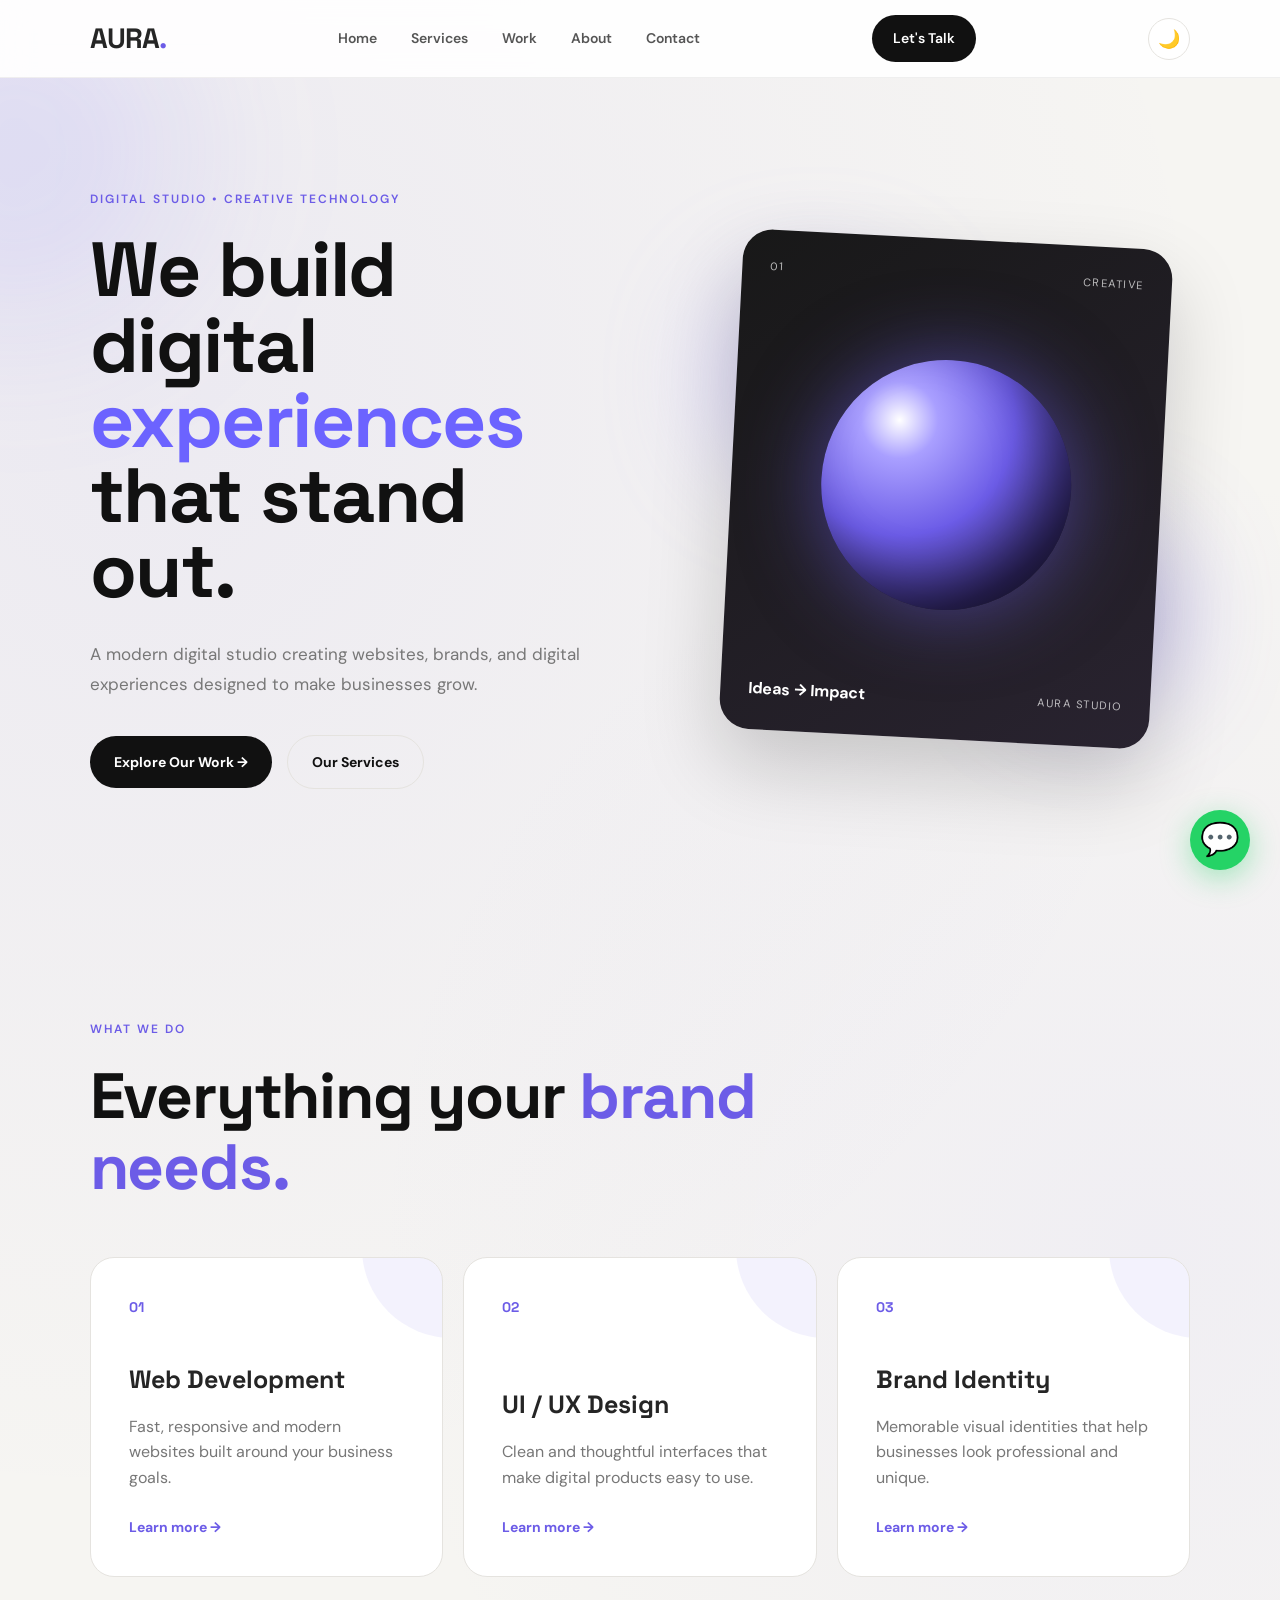
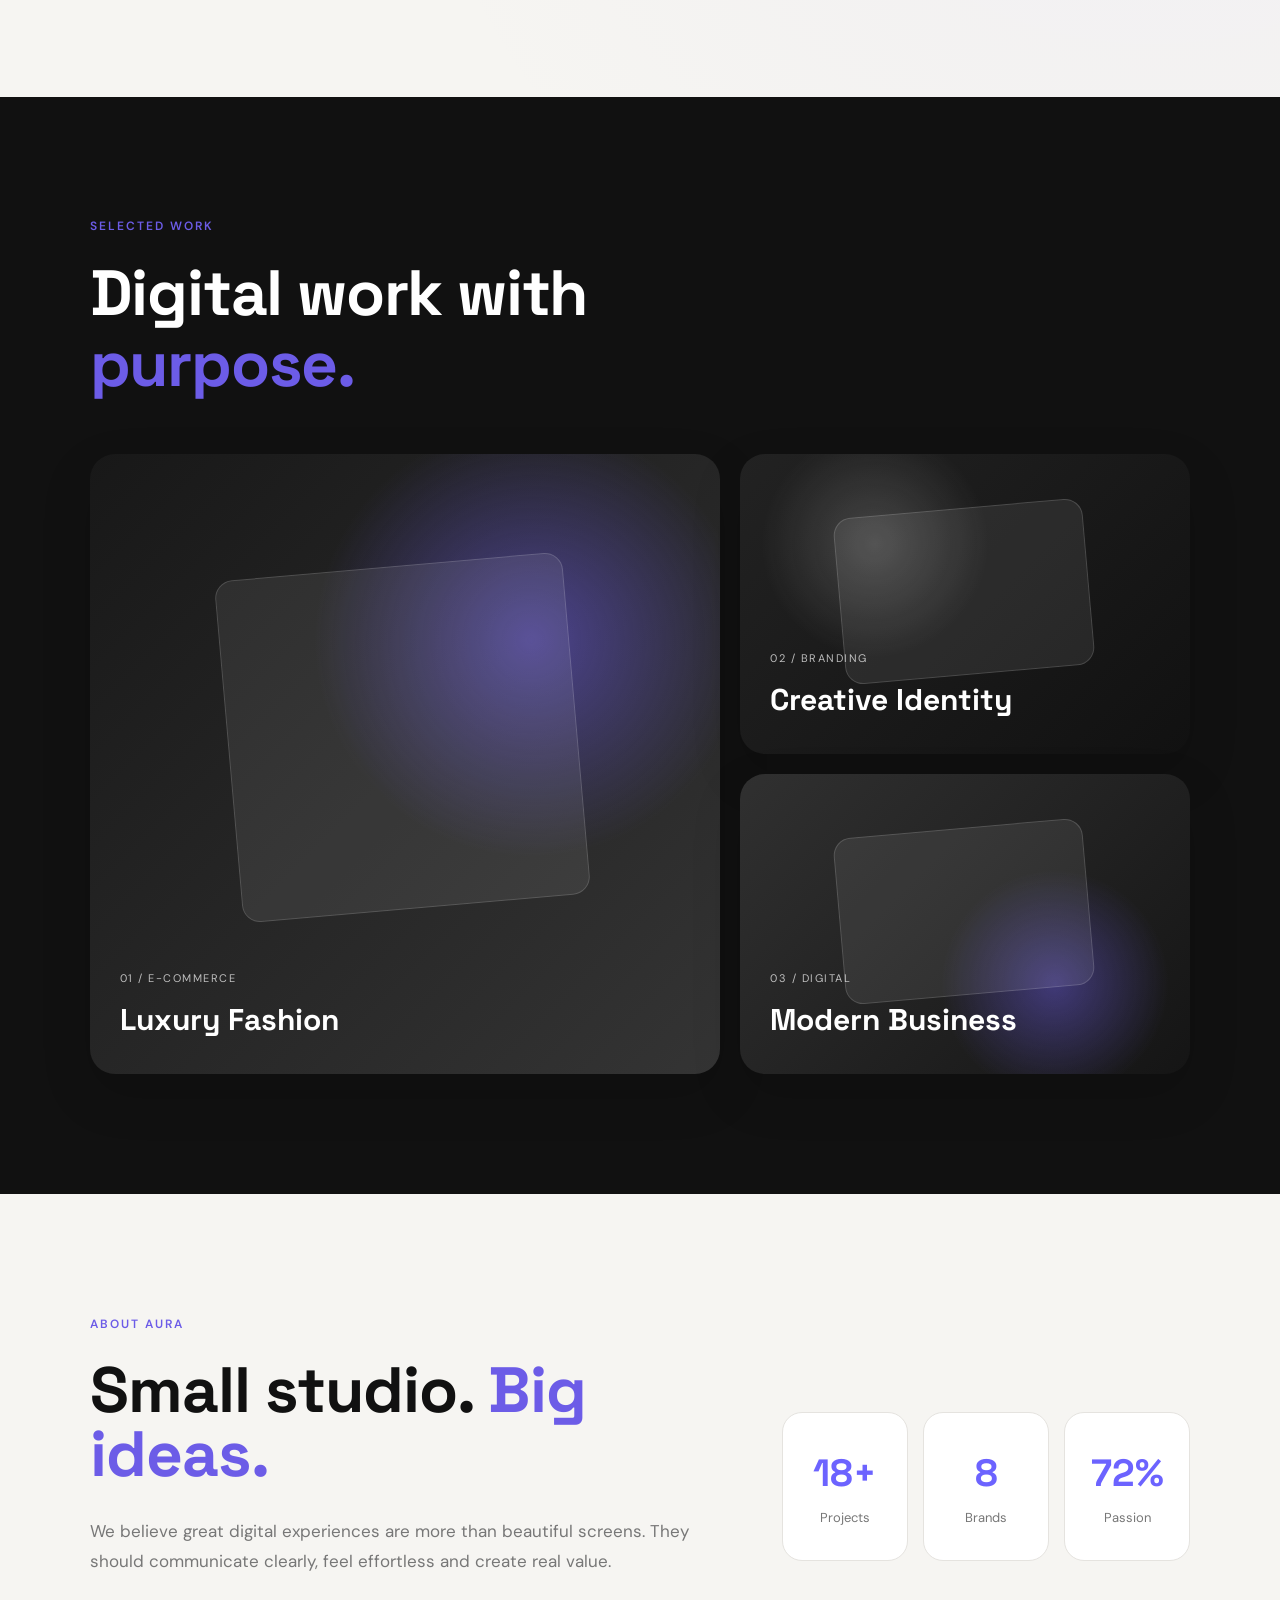
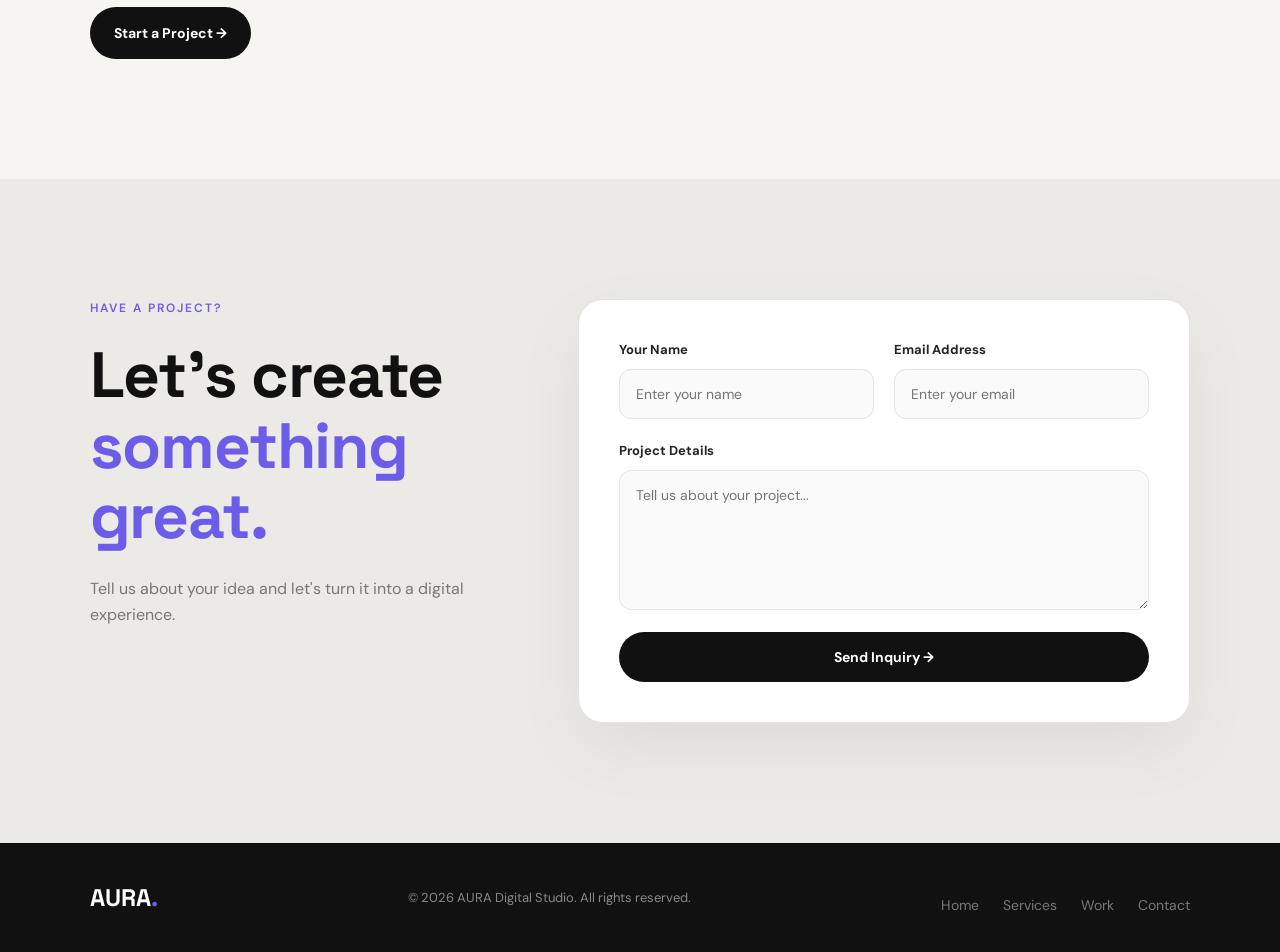
==== index.html @ 1143000a "Add files via upload" ====
<!DOCTYPE html>
<html lang="en">

<head>
    <meta charset="UTF-8">
    <meta name="viewport" content="width=device-width, initial-scale=1.0">

    <title>AURA | Digital Studio</title>
    <link rel="preconnect" href="https://fonts.googleapis.com">
<link rel="preconnect" href="https://fonts.gstatic.com" crossorigin>

<link href="https://fonts.googleapis.com/css2?family=DM+Sans:wght@400;500;600;700&family=Space+Grotesk:wght@500;600;700&display=swap" rel="stylesheet">
    <meta name="description" content="AURA Digital Studio creates modern websites, UI/UX designs and professional brand identities.">

<meta name="keywords" content="web development, UI UX design, brand identity, digital studio">

<meta property="og:title" content="AURA | Digital Studio">
<meta property="og:description" content="AURA Digital Studio creates modern websites, UI/UX designs and professional brand identities.">
    <link rel="stylesheet" href="style.css">
   
</head>

<body>
    <div class="scroll-progress" id="scrollProgress"></div>

    <header class="navbar">

        <a href="#" class="logo">AURA<span>.</span></a>
        <button class="menu-toggle" id="menuToggle" aria-label="Open navigation menu">
    ☰
</button>

        <nav class="nav-links">
            <a href="#home">Home</a>
            <a href="#services">Services</a>
            <a href="#work">Work</a>
            <a href="#about">About</a>
            <a href="#contact">Contact</a>
        </nav>

        <a href="#contact" class="nav-button">
            Let's Talk
        </a>
        <button class="theme-toggle" id="themeToggle" aria-label="Toggle theme">
    🌙
</button>

    </header>

    <main>

        <section class="hero" id="home">

            <div class="hero-content">

                <p class="eyebrow">
                    DIGITAL STUDIO • CREATIVE TECHNOLOGY
                </p>

                <h1>
                    We build digital
                    <span>experiences</span>
                    that stand out.
                </h1>

                <p class="hero-text">
                    A modern digital studio creating websites,
                    brands, and digital experiences designed
                    to make businesses grow.
                </p>

                <div class="hero-buttons">

                    <a href="#work" class="primary-button">
                        Explore Our Work →
                    </a>

                    <a href="#services" class="secondary-button">
                        Our Services
                    </a>

                </div>

            </div>

            <div class="hero-visual">

                <div class="glow glow-one"></div>
                <div class="glow glow-two"></div>

                <div class="visual-card">

                    <div class="card-top">
                        <span>01</span>
                        <span>CREATIVE</span>
                    </div>

                    <div class="orb"></div>

                    <div class="card-bottom">
                        <strong>Ideas → Impact</strong>
                        <span>AURA STUDIO</span>
                    </div>

                </div>

            </div>

        </section>


        <section class="services" id="services">

            <div class="section-heading">

                <p class="eyebrow">WHAT WE DO</p>

                <h2>
                    Everything your
                    <span>brand needs.</span>
                </h2>

            </div>

            <div class="service-grid">

                <article class="service-card">

                    <div class="service-number">01</div>

                    <h3>Web Development</h3>

                    <p>
                        Fast, responsive and modern websites
                        built around your business goals.
                    </p>

                    <a href="#" onclick="openServiceModal('web'); return false;">Learn more →</a>

                </article>


                <article class="service-card">

                    <div class="service-number">02</div>

                    <h3>UI / UX Design</h3>

                    <p>
                        Clean and thoughtful interfaces that
                        make digital products easy to use.
                    </p>

                    <a href="#" onclick="openServiceModal('uiux'); return false;">Learn more →</a>

                </article>


                <article class="service-card">

                    <div class="service-number">03</div>

                    <h3>Brand Identity</h3>

                    <p>
                        Memorable visual identities that help
                        businesses look professional and unique.
                    </p>

                    <a href="#" onclick="openServiceModal('brand'); return false;">Learn more →</a>

                </article>

            </div>

        </section>


        <section class="work" id="work">

    <div class="section-heading">

        <p class="eyebrow">SELECTED WORK</p>

        <h2>
            Digital work with
            <span>purpose.</span>
        </h2>

    </div>

    <div class="work-grid">

        <div class="work-card work-large">
            <div class="work-overlay">
                <p>01 / E-COMMERCE</p>
                <h3>Luxury Fashion</h3>
            </div>

        </div>

        <div class="work-card work-small">

            <div class="work-overlay">
                <p>02 / BRANDING</p>
                <h3>Creative Identity</h3>
            </div>

        </div>

        <div class="work-card work-small">

            <div class="work-overlay">
                <p>03 / DIGITAL</p>
                <h3>Modern Business</h3>
            </div>

        </div>

    </div>

</section>
        <section class="about" id="about">

            <div class="about-content">

                <p class="eyebrow">ABOUT AURA</p>

                <h2>
                    Small studio.
                    <span>Big ideas.</span>
                </h2>

                <p>
                    We believe great digital experiences are more
                    than beautiful screens. They should communicate
                    clearly, feel effortless and create real value.
                </p>

                <a href="#contact" class="primary-button">
                    Start a Project →
                </a>

            </div>

            <div class="stats">

                <div class="stat">
                    <strong id="projectsCount">25+</strong>
                    <span>Projects</span>
                </div>

                <div class="stat">
                    <strong id="brandsCount">12</strong>
                    <span>Brands</span>
                </div>

                <div class="stat">
                    <strong id="passionCount">100%</strong>
                    <span>Passion</span>
                </div>

            </div>

        </section>


        <section class="contact" id="contact">

            <div class="contact-heading">

                <p class="eyebrow">HAVE A PROJECT?</p>

                <h2>
                    Let's create
                    <span>something great.</span>
                </h2>

                <p>
                    Tell us about your idea and let's turn it
                    into a digital experience.
                </p>

            </div>

            <form class="contact-form" id="contactForm" action="https://formspree.io/f/xgaennbn" method="POST">

                <div class="input-row">

                    <div class="input-group">

                        <label for="name">
                            Your Name
                        </label>

                        <input 
    type="text" 
    id="name" 
    name="name"
    placeholder="Enter your name"
    required
>

                    </div>


                    <div class="input-group">

                        <label for="email">
                            Email Address
                        </label>

                        <input 
    type="email" 
    id="email" 
    name="email"
    placeholder="Enter your email"
    required
>

                    </div>

                </div>


                <div class="input-group">

                    <label for="message">
                        Project Details
                    </label>

                    <textarea 
    id="message" 
    name="message"
    rows="6" 
    placeholder="Tell us about your project..."
    required
></textarea>
                </div>


                <button type="submit" class="submit-button">
                    Send Inquiry →
                </button>

            </form>

        </section>

    </main>
    <!-- PROJECT MODAL -->

<div class="project-modal" id="projectModal">

    <div class="project-modal-box">

        <button class="modal-close" onclick="closeProjectModal()" aria-label="Close project details"></button>
            ×
        </button>

        <p class="eyebrow" id="projectCategory">
            01 / E-COMMERCE
        </p>

        <h2 id="projectTitle">
            Luxury Fashion
        </h2>

        <p id="projectDescription">
            A premium fashion website designed to create
            a smooth and modern shopping experience.
        </p>

        <div class="project-info">

            <div>
                <span>Services</span>
                <p id="projectServices">
                    Web Design · Development · Responsive UI
                </p>
            </div>

            <div>
                <span>Focus</span>
                <p id="projectFocus">
                    Premium digital experience
                </p>
            </div>

        </div>

        <a href="#contact" class="primary-button"
           onclick="closeProjectModal()">
            Start a Project →
        </a>

    </div>

</div>


    <footer>

        <div class="footer-logo">
            AURA<span>.</span>
        </div>

        <p>
            © 2026 AURA Digital Studio. All rights reserved.
        </p>
        <nav class="footer-links">
    <a href="#home">Home</a>
    <a href="#services">Services</a>
    <a href="#work">Work</a>
    <a href="#contact">Contact</a>
</nav>

    </footer>


    
    <!-- SERVICE DETAILS MODAL -->

<div class="service-modal" id="serviceModal">

    <div class="service-modal-box">

        <button class="modal-close" onclick="closeServiceModal()" aria-label="Close service details"></button>
            ×
        </button>

        <p class="eyebrow" id="modalNumber">01 / SERVICE</p>

        <h2 id="modalTitle">Web Development</h2>

        <p id="modalDescription">
            We create fast, responsive and modern websites
            designed around your business goals.
        </p>

        <ul id="modalFeatures">
            <li>Responsive Website Design</li>
            <li>E-Commerce Development</li>
            <li>Performance Optimization</li>
            <li>SEO-ready Structure</li>
        </ul>

        <a href="#contact" class="primary-button" onclick="closeServiceModal()">
            Start a Project →
        </a>

    </div>
    

</div>
<div class="success-popup" id="successPopup">
    <div class="success-box">
        <button class="success-close" onclick="closeSuccessPopup()">×</button>

        <div class="success-icon">✓</div>

        <h3>Message Sent!</h3>

        <p>
            Thank you for contacting AURA.
            We'll get back to you soon.
        </p>

        <button class="success-button" onclick="closeSuccessPopup()">
            Done
        </button>
    </div>
</div>
<!-- WhatsApp Floating Button -->
<a href="https://wa.me/923474372450?text=Hi%20AURA%20Studio%20-%20I%20have%20a%20project%20idea!"
   class="whatsapp-float"
   target="_blank"
   aria-label="Contact on WhatsApp">
    💬
</a>
<!-- BACK TO TOP -->
<button class="back-to-top" id="backToTop" aria-label="Back to top">
    ↑
</button>
<script src="script.js"></script>


</body>

</html>
---- style.css ----
@import url('https://fonts.googleapis.com/css2?family=DM+Sans:wght@400;500;600;700&family=Space+Grotesk:wght@500;600;700&display=swap');

:root {
    --bg: #f6f5f2;
    --dark: #111111;
    --text: #252525;
    --muted: #777777;
    --accent: #6c5ce7;
    --accent-dark: #5142c5;
    --white: #ffffff;
    --border: #e5e3df;
}

* {
    margin: 0;
    padding: 0;
    box-sizing: border-box;
}

html {
    scroll-behavior: smooth;
}

body {
    font-family: "DM Sans", sans-serif;
    background: var(--bg);
    color: var(--text);
    line-height: 1.6;
}

a {
    text-decoration: none;
    color: inherit;
}

.navbar {
    position: sticky;
    top: 0;
    z-index: 1000;

    height: 78px;
    padding: 0 7%;

    display: flex;
    align-items: center;
    justify-content: space-between;

    background: rgba(246, 245, 242, 0.88);
    backdrop-filter: blur(18px);

    border-bottom: 1px solid rgba(0, 0, 0, 0.06);
}

.logo {
    font-family: "Space Grotesk", sans-serif;
    font-size: 28px;
    font-weight: 700;
    letter-spacing: -1px;
}

.logo span,
.footer-logo span {
    color: var(--accent);
}

.nav-links {
    display: flex;
    gap: 34px;
}

.nav-links a {
    font-size: 14px;
    font-weight: 600;
    color: #555;
    transition: 0.3s ease;
}

.nav-links a:hover {
    color: var(--accent);
}

.nav-button {
    padding: 12px 21px;
    background: var(--dark);
    color: var(--white);
    border-radius: 30px;
    font-size: 14px;
    font-weight: 600;
    transition: 0.3s ease;
}

.nav-button:hover {
    background: var(--accent);
    transform: translateY(-2px);
}

.hero {
    min-height: calc(100vh - 78px);

    padding: 90px 7%;

    display: grid;
    grid-template-columns: 1.05fr 0.95fr;
    align-items: center;
    gap: 70px;

    overflow: hidden;
}

.hero-content {
    max-width: 720px;
}

.eyebrow {
    margin-bottom: 22px;

    font-size: 12px;
    font-weight: 700;
    letter-spacing: 2px;

    color: var(--accent);
}

.hero h1 {
    font-family: "Space Grotesk", sans-serif;

    font-size: clamp(52px, 6vw, 88px);
    line-height: 0.98;
    letter-spacing: -4px;

    color: var(--dark);
}

.hero h1 span,
.section-heading h2 span,
.about-content h2 span,
.contact-heading h2 span {
    color: var(--accent);
}

.hero-text {
    max-width: 580px;

    margin: 30px 0;

    color: var(--muted);
    font-size: 17px;
}

.hero-buttons {
    display: flex;
    align-items: center;
    gap: 15px;
    margin-top: 35px;
}

.primary-button,
.secondary-button {
    display: inline-flex;
    align-items: center;
    justify-content: center;

    padding: 15px 24px;

    border-radius: 30px;

    font-size: 14px;
    font-weight: 700;

    transition: 0.3s ease;
}

.primary-button {
    background: var(--dark);
    color: var(--white);
}

.primary-button:hover {
    background: var(--accent);
    transform: translateY(-3px);
}

.secondary-button {
    border: 1px solid var(--border);
    color: var(--dark);
}

.secondary-button:hover {
    border-color: var(--accent);
    color: var(--accent);
}

.hero-visual {
    min-height: 500px;
    position: relative;

    display: flex;
    align-items: center;
    justify-content: center;
}

.visual-card {
    position: relative;
    z-index: 2;

    width: min(430px, 90%);
    height: 500px;

    padding: 28px;

    display: flex;
    flex-direction: column;
    justify-content: space-between;

    border-radius: 30px;

    background:
        linear-gradient(
            145deg,
            #181818,
            #292330
        );

    box-shadow: 0 35px 80px rgba(0, 0, 0, 0.18);

    overflow: hidden;

    transform: rotate(3deg);
    transition: 0.5s ease;
}

.visual-card:hover {
    transform: rotate(0deg) translateY(-8px);
}

.card-top,
.card-bottom {
    display: flex;
    justify-content: space-between;
    align-items: center;

    color: rgba(255, 255, 255, 0.7);

    font-size: 11px;
    letter-spacing: 1.5px;
}

.card-bottom strong {
    color: white;
    font-size: 16px;
    letter-spacing: 0;
}

.orb {
    width: 250px;
    height: 250px;

    margin: auto;

    border-radius: 50%;

    background:
        radial-gradient(
            circle at 30% 25%,
            #ffffff,
            #a99fff 15%,
            #6c5ce7 45%,
            #2d245f 75%,
            #111111 100%
        );

    box-shadow:
        0 0 80px rgba(108, 92, 231, 0.55),
        inset -25px -25px 50px rgba(0, 0, 0, 0.3);

    animation: float 5s ease-in-out infinite;
}

@keyframes float {
    0%, 100% {
        transform: translateY(0);
    }

    50% {
        transform: translateY(-18px);
    }
}

.glow {
    position: absolute;
    border-radius: 50%;
    filter: blur(60px);
    opacity: 0.5;
}

.glow-one {
    width: 180px;
    height: 180px;
    background: #a99fff;
    top: 10%;
    left: 5%;
}

.glow-two {
    width: 150px;
    height: 150px;
    background: #6c5ce7;
    right: 5%;
    bottom: 10%;
}

.services,
.work,
.about,
.contact {
    padding: 120px 7%;
}

.section-heading {
    max-width: 700px;
    margin-bottom: 55px;
}

.section-heading h2,
.about-content h2,
.contact-heading h2 {
    font-family: "Space Grotesk", sans-serif;

    font-size: clamp(40px, 5vw, 68px);
    line-height: 1;
    letter-spacing: -3px;

    color: var(--dark);
}

.service-grid {
    display: grid;
    grid-template-columns: repeat(3, 1fr);
    gap: 20px;
}

.service-card {
    padding: 38px;

    min-height: 320px;

    display: flex;
    flex-direction: column;

    background: var(--white);

    border: 1px solid var(--border);
    border-radius: 24px;

    transition: 0.35s ease;
}

.service-card:hover {
    transform: translateY(-8px);
    box-shadow: 0 25px 60px rgba(0, 0, 0, 0.08);
    border-color: rgba(108, 92, 231, 0.3);
}

.service-number {
    margin-bottom: auto;

    font-family: "Space Grotesk", sans-serif;
    color: var(--accent);
    font-size: 14px;
    font-weight: 700;
}

.service-card h3 {
    margin-bottom: 15px;

    font-family: "Space Grotesk", sans-serif;
    font-size: 25px;
}

.service-card p {
    margin-bottom: 25px;
    color: var(--muted);
}

.service-card a {
    color: var(--accent);
    font-size: 14px;
    font-weight: 700;
}

.work {
    background: var(--dark);
}

.work .section-heading h2 {
    color: white;
}

.work-grid {
    display: grid;
    grid-template-columns: 1.4fr 1fr;
    gap: 20px;
}

.work-card {
    min-height: 300px;

    position: relative;
    overflow: hidden;

    border-radius: 25px;

    background:
        linear-gradient(
            135deg,
            #6c5ce7,
            #181818 70%
        );

    transition: 0.4s ease;
}

.work-large {
    grid-row: span 2;
    min-height: 620px;
}

.work-card:nth-child(2) {
    background:
        linear-gradient(
            135deg,
            #222,
            #7c6ff0
        );
}

.work-card:nth-child(3) {
    background:
        linear-gradient(
            135deg,
            #111,
            #444
        );
}

.work-card:hover {
    transform: scale(1.015);
}

.work-overlay {
    position: absolute;
    inset: auto 30px 30px 30px;

    color: white;
}

.work-overlay p {
    margin-bottom: 8px;

    font-size: 11px;
    letter-spacing: 1.5px;
    opacity: 0.7;
}

.work-overlay h3 {
    font-family: "Space Grotesk", sans-serif;
    font-size: 30px;
}

.about {
    display: grid;
    grid-template-columns: 1.2fr 0.8fr;
    gap: 80px;
    align-items: center;
}

.about-content > p:not(.eyebrow) {
    max-width: 600px;

    margin: 30px 0;

    color: var(--muted);
    font-size: 17px;
}

.stats {
    display: grid;
    grid-template-columns: repeat(3, 1fr);
    gap: 15px;
}

.stat {
    padding: 30px 15px;

    text-align: center;

    background: white;
    border: 1px solid var(--border);
    border-radius: 20px;
}

.stat strong {
    display: block;

    font-family: "Space Grotesk", sans-serif;
    font-size: 38px;

    color: var(--accent);
}

.stat span {
    font-size: 13px;
    color: var(--muted);
}

.contact {
    background: #eceae6;

    display: grid;
    grid-template-columns: 0.8fr 1.2fr;
    gap: 80px;
    align-items: start;
}

.contact-heading > p:last-child {
    margin-top: 25px;
    color: var(--muted);
}

.contact-form {
    padding: 40px;

    background: white;

    border: 1px solid var(--border);
    border-radius: 25px;
}

.input-row {
    display: grid;
    grid-template-columns: 1fr 1fr;
    gap: 20px;
}

.input-group {
    display: flex;
    flex-direction: column;
    margin-bottom: 22px;
}

.input-group label {
    margin-bottom: 8px;

    font-size: 13px;
    font-weight: 700;
}

.input-group input,
.input-group textarea {
    width: 100%;

    padding: 15px 16px;

    border: 1px solid var(--border);
    border-radius: 12px;

    outline: none;

    font-family: inherit;
    font-size: 14px;

    background: #fafafa;

    transition: 0.3s ease;
}

.input-group input:focus,
.input-group textarea:focus {
    border-color: var(--accent);
    box-shadow: 0 0 0 4px rgba(108, 92, 231, 0.08);
}

.input-group textarea {
    resize: vertical;
}

.submit-button {
    width: 100%;

    padding: 16px;

    border: none;
    border-radius: 30px;

    background: var(--dark);
    color: white;

    font-family: inherit;
    font-size: 14px;
    font-weight: 700;

    cursor: pointer;

    transition: 0.3s ease;
}

.submit-button:hover {
    background: var(--accent);
    transform: translateY(-2px);
}

footer {
    padding: 35px 7%;

    display: flex;
    align-items: center;
    justify-content: space-between;

    background: #111;
    color: #888;
}

.footer-logo {
    font-family: "Space Grotesk", sans-serif;
    font-size: 24px;
    font-weight: 700;
    color: white;
}

footer p {
    font-size: 13px;
}


@media (max-width: 900px) {

    .navbar {
        padding: 0 5%;
    }

    .nav-links {
        gap: 15px;
    }

    .hero {
        grid-template-columns: 1fr;
        padding: 80px 5%;
    }

    .hero-visual {
        min-height: 450px;
    }

    .service-grid {
        grid-template-columns: 1fr;
    }

    .work-grid {
        grid-template-columns: 1fr;
    }

    .work-large {
        min-height: 450px;
    }

    .about,
    .contact {
        grid-template-columns: 1fr;
    }
}


@media (max-width: 650px) {

    .navbar {
        height: auto;
        padding: 20px 5%;
        flex-wrap: wrap;
        gap: 18px;
    }

    .nav-links {
        order: 3;
        width: 100%;

        justify-content: center;
        flex-wrap: wrap;
    }

    .nav-button {
        padding: 10px 16px;
    }

    .hero {
        padding: 65px 5%;
    }

    .hero h1 {
        font-size: 50px;
        letter-spacing: -2.5px;
    }

    .hero-buttons {
        flex-direction: column;
        align-items: stretch;
    }

    .primary-button,
    .secondary-button {
        width: 100%;
    }

    .visual-card {
        height: 430px;
    }

    .orb {
        width: 190px;
        height: 190px;
    }

    .services,
    .work,
    .about,
    .contact {
        padding: 85px 5%;
    }

    .section-heading h2,
    .about-content h2,
    .contact-heading h2 {
        font-size: 43px;
        letter-spacing: -2px;
    }

    .stats {
        grid-template-columns: 1fr;
    }

    .input-row {
        grid-template-columns: 1fr;
    }

    .contact-form {
        padding: 25px;
    }

    footer {
        flex-direction: column;
        gap: 12px;
        text-align: center;
    }
}
.menu-toggle {
    display: none;
    border: none;
    background: transparent;
    font-size: 28px;
    cursor: pointer;
    color: var(--dark);
}

@media (max-width: 650px) {

    .menu-toggle {
        display: block;
        order: 2;
    }

    .nav-links {
        display: none;
        flex-direction: column;
        align-items: center;
        width: 100%;
        gap: 18px;
        padding: 15px 0;
    }

    .nav-links.active {
        display: flex;
    }

}
@media (max-width: 650px) {

    .navbar {
        position: sticky;
        top: 0;
    }

    .menu-toggle {
        display: block;
        margin-left: auto;
    }

    .nav-links.active {
        display: flex;
        animation: menuSlide 0.3s ease;
    }

    @keyframes menuSlide {
        from {
            opacity: 0;
            transform: translateY(-10px);
        }

        to {
            opacity: 1;
            transform: translateY(0);
        }
    }

}
/* ================================
   AURA PREMIUM VISUAL UPGRADE
================================ */

body {
    background:
        radial-gradient(circle at 10% 10%, rgba(108, 92, 231, 0.07), transparent 28%),
        radial-gradient(circle at 90% 30%, rgba(169, 159, 255, 0.08), transparent 25%),
        var(--bg);
}

/* Premium text selection */
::selection {
    background: var(--accent);
    color: white;
}

/* Better navbar */
.navbar {
    transition: box-shadow 0.35s ease, background 0.35s ease;
}

/* Hero premium background */
.hero {
    position: relative;
    isolation: isolate;
}

.hero::before {
    content: "";
    position: absolute;
    width: 420px;
    height: 420px;
    top: -160px;
    left: -160px;
    background: rgba(108, 92, 231, 0.08);
    filter: blur(80px);
    border-radius: 50%;
    z-index: -1;
}

/* Better eyebrow */
.eyebrow {
    text-transform: uppercase;
}

/* Premium buttons */
.primary-button,
.secondary-button,
.nav-button,
.submit-button {
    position: relative;
    overflow: hidden;
}

.primary-button::before,
.nav-button::before,
.submit-button::before {
    content: "";
    position: absolute;
    width: 0;
    height: 100%;
    left: 50%;
    top: 0;
    background: rgba(255, 255, 255, 0.12);
    transform: translateX(-50%);
    transition: width 0.4s ease;
}

.primary-button:hover::before,
.nav-button:hover::before,
.submit-button:hover::before {
    width: 100%;
}

/* Service card shine */
.service-card {
    position: relative;
    overflow: hidden;
}

.service-card::before {
    content: "";
    position: absolute;
    width: 180px;
    height: 180px;
    top: -100px;
    right: -100px;
    background: rgba(108, 92, 231, 0.08);
    border-radius: 50%;
    transition: 0.4s ease;
}

.service-card:hover::before {
    transform: scale(1.5);
}

/* Work cards depth */
.work-card {
    box-shadow: 0 20px 50px rgba(0, 0, 0, 0.15);
}

.work-card:hover {
    box-shadow: 0 30px 70px rgba(108, 92, 231, 0.18);
}

/* Better form */
.contact-form {
    box-shadow: 0 25px 70px rgba(0, 0, 0, 0.06);
}

/* Smooth focus */
button,
a,
input,
textarea {
    -webkit-tap-highlight-color: transparent;
}

button:focus-visible,
a:focus-visible,
input:focus-visible,
textarea:focus-visible {
    outline: 2px solid var(--accent);
    outline-offset: 3px;
}
/* ================================
   AURA SCROLL REVEAL
================================ */

.reveal {
    opacity: 0;
    transform: translateY(35px);
    transition: opacity 0.8s ease, transform 0.8s ease;
}

.reveal.show {
    opacity: 1;
    transform: translateY(0);
}

/* Slightly different timing for cards */
.service-card.reveal:nth-child(2) {
    transition-delay: 0.12s;
}

.service-card.reveal:nth-child(3) {
    transition-delay: 0.24s;
}

.work-card.reveal:nth-child(2) {
    transition-delay: 0.12s;
}

.work-card.reveal:nth-child(3) {
    transition-delay: 0.24s;
}
/* ================================
   AURA THEME TOGGLE
================================ */

.theme-toggle {
    width: 42px;
    height: 42px;

    display: flex;
    align-items: center;
    justify-content: center;

    border: 1px solid var(--border);
    border-radius: 50%;

    background: var(--white);
    color: var(--dark);

    font-size: 18px;
    cursor: pointer;

    transition: 0.3s ease;
}

.theme-toggle:hover {
    transform: rotate(15deg) scale(1.08);
    border-color: var(--accent);
}

/* DARK THEME */

body.dark-theme {
    --bg: #0b0b0f;
    --dark: #f5f5f7;
    --text: #e8e8ec;
    --muted: #a4a4ad;
    --white: #15151b;
    --border: #292932;

    background:
        radial-gradient(
            circle at 10% 10%,
            rgba(108, 92, 231, 0.12),
            transparent 30%
        ),
        #0b0b0f;
}

/* Dark navbar */

body.dark-theme .navbar {
    background: rgba(11, 11, 15, 0.88);
    border-bottom-color: rgba(255, 255, 255, 0.08);
}

/* Dark navigation */

body.dark-theme .nav-links a {
    color: #bdbdc7;
}

body.dark-theme .nav-links a:hover {
    color: #a99fff;
}

/* Dark buttons */

body.dark-theme .nav-button,
body.dark-theme .primary-button,
body.dark-theme .submit-button {
    background: #f5f5f7;
    color: #111;
}

body.dark-theme .nav-button:hover,
body.dark-theme .primary-button:hover,
body.dark-theme .submit-button:hover {
    background: var(--accent);
    color: white;
}

/* Dark secondary button */

body.dark-theme .secondary-button {
    color: #f5f5f7;
}

/* Dark service cards */

body.dark-theme .service-card,
body.dark-theme .stat,
body.dark-theme .contact-form {
    background: #15151b;
    border-color: #292932;
}

/* Dark inputs */

body.dark-theme .input-group input,
body.dark-theme .input-group textarea {
    background: #101016;
    color: #f5f5f7;
    border-color: #30303a;
}

body.dark-theme .input-group input::placeholder,
body.dark-theme .input-group textarea::placeholder {
    color: #777780;
}

/* Dark contact section */

body.dark-theme .contact {
    background: #111116;
}

/* Theme button in dark mode */

body.dark-theme .theme-toggle {
    background: #18181f;
    color: #f5f5f7;
    border-color: #30303a;
}

/* Mobile theme button */

@media (max-width: 650px) {

    .theme-toggle {
        width: 40px;
        height: 40px;
    }

}
/* ================================
   DARK MODE - WORK SECTION FIX
================================ */

body.dark-theme .work {
    background: #08080c;
}

body.dark-theme .work .section-heading h2 {
    color: #f5f5f7;
}

body.dark-theme .work-card {
    box-shadow: 0 25px 70px rgba(0, 0, 0, 0.35);
}
/* ================================
   WORK SECTION - LIGHT / DARK MODE
================================ */

/* LIGHT MODE */
.work {
    background: #111111;
}

.work .section-heading h2 {
    color: #ffffff;
}

/* DARK MODE */
body.dark-theme .work {
    background: #050507;
}

body.dark-theme .work .section-heading h2 {
    color: #f5f5f7;
}
/* ================================
   AURA SUCCESS NOTIFICATION
================================ */

.success-notification {
    position: fixed;
    top: 95px;
    right: 30px;
    z-index: 2000;

    display: flex;
    align-items: center;
    gap: 14px;

    width: min(380px, calc(100% - 40px));
    padding: 18px 20px;

    background: #ffffff;
    color: #15151b;

    border: 1px solid var(--border);
    border-radius: 18px;

    box-shadow: 0 20px 60px rgba(0, 0, 0, 0.15);

    opacity: 0;
    transform: translateX(30px);

    transition: opacity 0.4s ease, transform 0.4s ease;
}

.success-notification.show {
    opacity: 1;
    transform: translateX(0);
}

.notification-icon {
    width: 38px;
    height: 38px;

    flex-shrink: 0;

    display: flex;
    align-items: center;
    justify-content: center;

    border-radius: 50%;

    background: var(--accent);
    color: white;

    font-size: 20px;
    font-weight: 700;
}

.success-notification strong {
    display: block;

    font-family: "Space Grotesk", sans-serif;
    font-size: 15px;
}

.success-notification p {
    margin-top: 3px;

    color: #777777;
    font-size: 13px;
}

/* Dark mode */

body.dark-theme .success-notification {
    background: #18181f;
    color: #f5f5f7;
    border-color: #30303a;
}

body.dark-theme .success-notification p {
    color: #a4a4ad;
}

/* Mobile */

@media (max-width: 650px) {

    .success-notification {
        top: 85px;
        right: 20px;
        width: calc(100% - 40px);
    }

}
/* ================================
   AURA SERVICE MODAL
================================ */

.service-modal {
    position: fixed;
    inset: 0;
    z-index: 3000;

    display: none;
    align-items: center;
    justify-content: center;

    padding: 20px;

    background: rgba(0, 0, 0, 0.55);
    backdrop-filter: blur(8px);
}

.service-modal.show {
    display: flex;
    animation: modalFade 0.3s ease;
}

.service-modal-box {
    position: relative;

    width: min(520px, 100%);
    padding: 42px;

    background: var(--white);
    border: 1px solid var(--border);
    border-radius: 28px;

    box-shadow: 0 30px 90px rgba(0, 0, 0, 0.25);

    animation: modalUp 0.35s ease;
}

.modal-close {
    position: absolute;
    top: 18px;
    right: 20px;

    width: 38px;
    height: 38px;

    border: 1px solid var(--border);
    border-radius: 50%;

    background: transparent;
    color: var(--dark);

    font-size: 25px;
    line-height: 1;

    cursor: pointer;

    transition: 0.3s ease;
}

.modal-close:hover {
    background: var(--accent);
    color: white;
    border-color: var(--accent);
    transform: rotate(90deg);
}

.service-modal-box h2 {
    margin-bottom: 18px;

    font-family: "Space Grotesk", sans-serif;
    font-size: 38px;
    line-height: 1.1;

    color: var(--dark);
}

.service-modal-box > p:not(.eyebrow) {
    margin-bottom: 25px;

    color: var(--muted);
    font-size: 16px;
}

#modalFeatures {
    margin: 0 0 30px;
    padding: 0;

    list-style: none;
}

#modalFeatures li {
    padding: 12px 0;

    border-bottom: 1px solid var(--border);

    color: var(--text);
    font-size: 14px;
}

#modalFeatures li::before {
    content: "✓";
    margin-right: 10px;

    color: var(--accent);
    font-weight: 700;
}

.service-modal-box .primary-button {
    width: 100%;
}

@keyframes modalFade {
    from {
        opacity: 0;
    }

    to {
        opacity: 1;
    }
}

@keyframes modalUp {
    from {
        opacity: 0;
        transform: translateY(25px) scale(0.97);
    }

    to {
        opacity: 1;
        transform: translateY(0) scale(1);
    }
}

body.dark-theme .service-modal {
    background: rgba(0, 0, 0, 0.7);
}

@media (max-width: 650px) {

    .service-modal-box {
        padding: 32px 25px;
        border-radius: 22px;
    }

    .service-modal-box h2 {
        font-size: 30px;
    }

}
/* ================================
   AURA SCROLL PROGRESS
================================ */

/* ================================
   AURA SCROLL PROGRESS
================================ */

.scroll-progress {
    position: fixed;
    top: 0;
    left: 0;

    width: 0;
    height: 5px;

    z-index: 99999;

    background: linear-gradient(
        90deg,
        #6c5ce7,
        #a99fff
    );

    transition: width 0.08s linear;
}
/* ================================
   SCROLL PROGRESS BAR
================================ */

.scroll-progress {
    position: fixed;
    top: 0;
    left: 0;

    width: 0%;
    height: 4px;

    background: var(--accent);

    z-index: 9999;

    transition: width 0.1s ease;
}
/* ================================
   PREMIUM SERVICE CARD HOVER
================================ */

.service-card {
    transition: transform 0.35s ease, box-shadow 0.35s ease;
}

.service-card:hover {
    transform: translateY(-8px);
    box-shadow: 0 20px 50px rgba(0, 0, 0, 0.10);
}

.service-card a {
    transition: letter-spacing 0.3s ease;
}

.service-card:hover a {
    letter-spacing: 0.5px;
}
/* ================================
   PREMIUM WORK CARD EFFECT
================================ */

.work-card {
    transition: transform 0.4s ease, box-shadow 0.4s ease;
    overflow: hidden;
}

.work-card:hover {
    transform: translateY(-8px);
    box-shadow: 0 25px 60px rgba(0, 0, 0, 0.18);
}

.work-overlay {
    transition: transform 0.4s ease, opacity 0.4s ease;
}

.work-card:hover .work-overlay {
    transform: translateY(-5px);
}
/* ================================
   WORK CARD VISUALS
================================ */

.work-large {
    background:
        radial-gradient(circle at 70% 30%, rgba(108, 92, 231, 0.55), transparent 35%),
        linear-gradient(135deg, #181818, #343434);
}

.work-small:nth-child(2) {
    background:
        radial-gradient(circle at 30% 30%, rgba(255, 255, 255, 0.18), transparent 30%),
        linear-gradient(135deg, #222222, #111111);
}

.work-small:nth-child(3) {
    background:
        radial-gradient(circle at 70% 70%, rgba(108, 92, 231, 0.45), transparent 30%),
        linear-gradient(135deg, #303030, #151515);
}
/* ================================
   PROJECT PREVIEW EFFECT
================================ */

.work-card::before {
    content: "";
    position: absolute;
    width: 55%;
    height: 55%;
    top: 18%;
    left: 22%;
    border-radius: 18px;
    background: rgba(255, 255, 255, 0.08);
    border: 1px solid rgba(255, 255, 255, 0.15);
    transform: rotate(-5deg);
    transition: transform 0.5s ease;
}

.work-card:hover::before {
    transform: rotate(0deg) scale(1.05);
}

.work-card::after {
    content: "";
    position: absolute;
    width: 35%;
    height: 8px;
    top: 28%;
    left: 32%;
    border-radius: 20px;
    background: rgba(255, 255, 255, 0.22);
    box-shadow:
        0 22px 0 rgba(255, 255, 255, 0.12),
        0 44px 0 rgba(255, 255, 255, 0.08);
}
/* ================================
   CONTACT FORM FOCUS EFFECT
================================ */

.input-group input,
.input-group textarea {
    transition: border-color 0.3s ease,
                box-shadow 0.3s ease,
                transform 0.3s ease;
}

.input-group input:focus,
.input-group textarea:focus {
    border-color: var(--accent);
    box-shadow: 0 0 0 4px rgba(108, 92, 231, 0.10);
    transform: translateY(-2px);
    outline: none;
}
/* ================================
   MOBILE MENU POLISH
================================ */

@media (max-width: 650px) {

    .nav-links.active {
        animation: mobileMenuIn 0.3s ease;
    }

    @keyframes mobileMenuIn {
        from {
            opacity: 0;
            transform: translateY(-10px);
        }

        to {
            opacity: 1;
            transform: translateY(0);
        }
    }

    .menu-toggle {
        transition: transform 0.3s ease;
    }

    .menu-toggle:hover {
        transform: scale(1.08);
    }

}
/* ================================
   FOOTER LINKS
================================ */

.footer-links {
    display: flex;
    justify-content: center;
    gap: 24px;
    margin-top: 15px;
}

.footer-links a {
    color: var(--muted);
    text-decoration: none;
    font-size: 14px;
    transition: color 0.3s ease;
}

.footer-links a:hover {
    color: var(--accent);
}
/* ================================
   MOBILE FOOTER
================================ */

@media (max-width: 650px) {

    .footer-links {
        flex-wrap: wrap;
        gap: 12px 20px;
        padding: 0 20px;
    }

}
.success-popup {
    position: fixed;
    inset: 0;
    background: rgba(0, 0, 0, 0.55);
    backdrop-filter: blur(8px);
    display: none;
    align-items: center;
    justify-content: center;
    z-index: 99999;
}

.success-popup.show {
    display: flex;
}

.success-box {
    width: min(90%, 420px);
    background: white;
    padding: 45px 35px;
    border-radius: 24px;
    text-align: center;
    position: relative;
    box-shadow: 0 25px 80px rgba(0, 0, 0, 0.2);
    animation: successPop 0.35s ease;
}

.success-icon {
    width: 65px;
    height: 65px;
    margin: 0 auto 20px;
    border-radius: 50%;
    background: #111;
    color: white;
    display: flex;
    align-items: center;
    justify-content: center;
    font-size: 30px;
}

.success-box h3 {
    font-size: 28px;
    margin-bottom: 12px;
}

.success-box p {
    color: #666;
    line-height: 1.6;
    margin-bottom: 25px;
}

.success-close {
    position: absolute;
    top: 15px;
    right: 18px;
    border: none;
    background: none;
    font-size: 28px;
    cursor: pointer;
}

.success-button {
    border: none;
    padding: 13px 30px;
    border-radius: 30px;
    background: #111;
    color: white;
    cursor: pointer;
    font-weight: 600;
}

@keyframes successPop {
    from {
        opacity: 0;
        transform: scale(0.85);
    }

    to {
        opacity: 1;
        transform: scale(1);
    }
}
/* ================================
   PROJECT MODAL
================================ */

.project-modal {
    position: fixed;
    inset: 0;
    z-index: 5000;

    display: none;
    align-items: center;
    justify-content: center;

    padding: 20px;

    background: rgba(0, 0, 0, 0.65);
    backdrop-filter: blur(10px);
}

.project-modal.show {
    display: flex;
}

.project-modal-box {
    position: relative;

    width: min(650px, 100%);
    max-height: 90vh;
    overflow-y: auto;

    padding: 45px;

    background: var(--white);
    color: var(--text);

    border: 1px solid var(--border);
    border-radius: 28px;

    box-shadow: 0 30px 100px rgba(0, 0, 0, 0.3);

    animation: projectPop 0.35s ease;
}

.project-modal-box h2 {
    margin: 10px 0 18px;

    font-family: "Space Grotesk", sans-serif;
    font-size: 42px;
    line-height: 1.1;

    color: var(--dark);
}

.project-modal-box > p:not(.eyebrow) {
    margin-bottom: 25px;

    color: var(--muted);
    line-height: 1.7;
}

.project-info {
    display: grid;
    grid-template-columns: 1fr 1fr;
    gap: 15px;

    margin: 25px 0 30px;
}

.project-info div {
    padding: 20px;

    background: var(--bg);
    border: 1px solid var(--border);
    border-radius: 16px;
}

.project-info span {
    display: block;
    margin-bottom: 8px;

    font-size: 11px;
    font-weight: 700;
    letter-spacing: 1.5px;
    text-transform: uppercase;

    color: var(--accent);
}

.project-info p {
    color: var(--text);
    font-size: 14px;
}

.project-modal-box .primary-button {
    width: 100%;
}

@keyframes projectPop {
    from {
        opacity: 0;
        transform: translateY(20px) scale(0.96);
    }

    to {
        opacity: 1;
        transform: translateY(0) scale(1);
    }
}

body.dark-theme .project-modal {
    background: rgba(0, 0, 0, 0.75);
}

@media (max-width: 600px) {

    .project-modal-box {
        padding: 32px 25px;
        border-radius: 22px;
    }

    .project-modal-box h2 {
        font-size: 30px;
    }

    .project-info {
        grid-template-columns: 1fr;
    }

}
/* SMOOTH PAGE SCROLL */
html {
    scroll-behavior: smooth;
}
/* AURA PROFESSIONAL FONTS */

body {
    font-family: "DM Sans", sans-serif;
}

h1,
h2,
h3,
.logo,
.footer-logo {
    font-family: "Space Grotesk", sans-serif;
}
/* AURA PREMIUM COLOR THEME */

:root {
    --aura-accent: #6c63ff;
    --aura-accent-dark: #5548e8;
    --aura-dark: #17171c;
    --aura-light: #f7f7f5;
    --aura-text: #202027;
    --aura-muted: #777781;
}
/* AURA PREMIUM BUTTONS */

button,
.nav-button {
    transition: all 0.3s ease;
}

.nav-button:hover {
    transform: translateY(-2px);
    box-shadow: 0 10px 25px rgba(108, 99, 255, 0.25);
}

a {
    transition: color 0.3s ease;
}
/* AURA HERO PREMIUM EFFECT */

.hero h1 {
    letter-spacing: -1.5px;
}

.hero h1 span {
    color: var(--aura-accent);
}

.hero p {
    line-height: 1.8;
}

.hero {
    position: relative;
    overflow: hidden;
}
/* AURA HERO GLOW */

.hero::before {
    content: "";
    position: absolute;
    width: 350px;
    height: 350px;
    background: rgba(108, 99, 255, 0.12);
    border-radius: 50%;
    filter: blur(80px);
    top: -100px;
    right: -80px;
    pointer-events: none;
}
/* ===== MOBILE MENU FIX ===== */
@media (max-width: 650px) {
    .navbar {
        display: flex;
        flex-wrap: wrap;
        align-items: center;
        gap: 10px;
        padding: 15px 5%;
        height: auto;
    }
    
    .logo {
        order: 1;
        flex: 1;
    }
    
    .menu-toggle {
        order: 2;
        display: block;
        font-size: 28px;
        background: none;
        border: none;
        cursor: pointer;
        color: var(--dark);
    }
    
    .theme-toggle {
        order: 3;
        width: 40px;
        height: 40px;
        margin-left: 5px;
    }
    
    .nav-button {
        display: none;
    }
    
    .nav-links {
        order: 4;
        width: 100%;
        display: none;
        flex-direction: column;
        align-items: center;
        gap: 15px;
        padding: 20px 0;
        border-top: 1px solid var(--border);
    }
    
    .nav-links.active {
        display: flex;
    }
}
/* ===== WHATSAPP FLOATING BUTTON ===== */
.whatsapp-float {
    position: fixed;
    bottom: 30px;
    right: 30px;
    z-index: 999;
    width: 60px;
    height: 60px;
    border-radius: 50%;
    background: #25D366;
    color: white;
    font-size: 32px;
    display: flex;
    align-items: center;
    justify-content: center;
    box-shadow: 0 8px 30px rgba(37, 211, 102, 0.4);
    transition: transform 0.3s ease;
    text-decoration: none;
}

.whatsapp-float:hover {
    transform: scale(1.1) translateY(-3px);
}
/* AURA WORK CARDS - CLICK FEEL */

.work-card {
    cursor: pointer;
}

.work-card::after {
    content: "View Project →";
    position: absolute;
    bottom: 22px;
    right: 22px;
    padding: 9px 14px;
    border-radius: 30px;
    background: rgba(255, 255, 255, 0.12);
    backdrop-filter: blur(8px);
    color: #fff;
    font-size: 12px;
    opacity: 0;
    transform: translateY(8px);
    transition: all 0.3s ease;
    pointer-events: none;
}

.work-card:hover::after {
    opacity: 1;
    transform: translateY(0);
}
/* AURA SMOOTH SCROLL */

html {
    scroll-behavior: smooth;
}
/* BACK TO TOP */

.back-to-top {
    position: fixed;
    right: 25px;
    bottom: 25px;
    width: 45px;
    height: 45px;
    border: none;
    border-radius: 50%;
    background: var(--aura-accent);
    color: white;
    font-size: 20px;
    cursor: pointer;
    opacity: 0;
    visibility: hidden;
    transform: translateY(10px);
    transition: all 0.3s ease;
    z-index: 999;
}

.back-to-top.show {
    opacity: 1;
    visibility: visible;
    transform: translateY(0);
}

.back-to-top:hover {
    transform: translateY(-4px);
}
/* PREMIUM NAVBAR */

.navbar {
    backdrop-filter: blur(14px);
    -webkit-backdrop-filter: blur(14px);
    background: rgba(255, 255, 255, 0.88);
}

.nav-links a {
    position: relative;
}

.nav-links a::after {
    content: "";
    position: absolute;
    left: 0;
    bottom: -6px;
    width: 0;
    height: 2px;
    background: var(--aura-accent);
    transition: width 0.3s ease;
}

.nav-links a:hover::after {
    width: 100%;
}
/* PREMIUM SERVICE CARDS */

.service-card {
    transition: transform 0.35s ease, box-shadow 0.35s ease;
}

.service-card:hover {
    transform: translateY(-7px);
    box-shadow: 0 18px 40px rgba(0, 0, 0, 0.10);
}
/* PREMIUM ABOUT SECTION */

.about {
    position: relative;
}

.about h2 {
    letter-spacing: -1px;
}

.about p {
    line-height: 1.8;
}

.about strong {
    color: var(--aura-accent);
}
/* PREMIUM FOOTER */

footer {
    border-top: 1px solid rgba(0, 0, 0, 0.08);
}

.footer-links a {
    transition: color 0.3s ease, transform 0.3s ease;
}

.footer-links a:hover {
    color: var(--aura-accent);
    transform: translateY(-2px);
}

.footer-logo span {
    color: var(--aura-accent);
}
/* AURA PAGE LOAD */

body {
    animation: pageLoad 0.7s ease;
}

@keyframes pageLoad {
    from {
        opacity: 0;
        transform: translateY(8px);
    }

    to {
        opacity: 1;
        transform: translateY(0);
    }
}
/* PREMIUM FORM FOCUS */

.contact-form input:focus,
.contact-form textarea:focus {
    outline: none;
    border-color: var(--aura-accent);
    box-shadow: 0 0 0 4px rgba(108, 99, 255, 0.10);
    transition: all 0.25s ease;
}
/* CONTACT BUTTON HOVER */

.submit-button {
    transition: all 0.3s ease;
}

.submit-button:hover {
    transform: translateY(-3px);
    box-shadow: 0 12px 28px rgba(108, 99, 255, 0.22);
}
/* PREMIUM SECTION HEADINGS */

.section-heading h2,
.contact-heading h2 {
    letter-spacing: -1.2px;
    line-height: 1.1;
}

.eyebrow {
    letter-spacing: 2px;
    font-weight: 600;
}
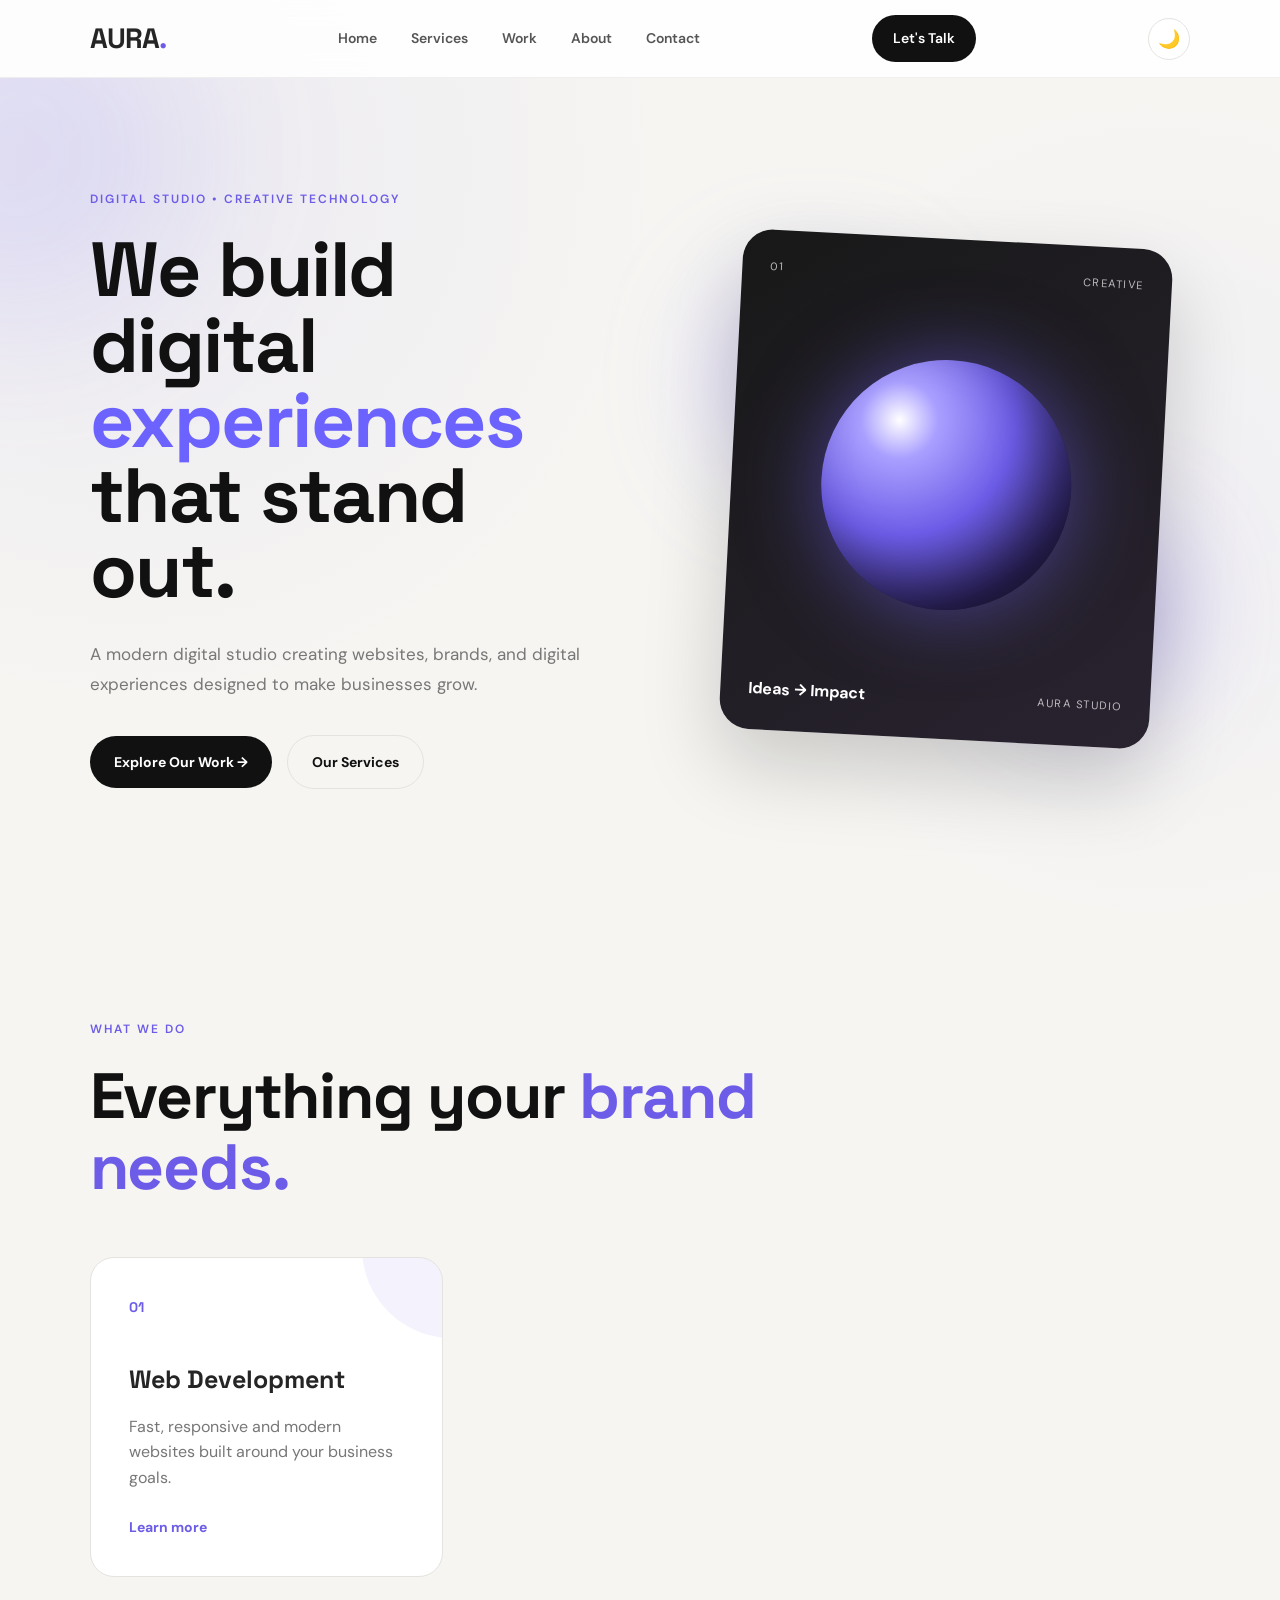
==== commit 6256207a: "Update index.html" ====
--- a/index.html
+++ b/index.html
@@ -135,356 +135,4 @@
                         built around your business goals.
                     </p>
 
-                    <a href="#" onclick="openServiceModal('web'); return false;">Learn more →</a>
-
-                </article>
-
-
-                <article class="service-card">
-
-                    <div class="service-number">02</div>
-
-                    <h3>UI / UX Design</h3>
-
-                    <p>
-                        Clean and thoughtful interfaces that
-                        make digital products easy to use.
-                    </p>
-
-                    <a href="#" onclick="openServiceModal('uiux'); return false;">Learn more →</a>
-
-                </article>
-
-
-                <article class="service-card">
-
-                    <div class="service-number">03</div>
-
-                    <h3>Brand Identity</h3>
-
-                    <p>
-                        Memorable visual identities that help
-                        businesses look professional and unique.
-                    </p>
-
-                    <a href="#" onclick="openServiceModal('brand'); return false;">Learn more →</a>
-
-                </article>
-
-            </div>
-
-        </section>
-
-
-        <section class="work" id="work">
-
-    <div class="section-heading">
-
-        <p class="eyebrow">SELECTED WORK</p>
-
-        <h2>
-            Digital work with
-            <span>purpose.</span>
-        </h2>
-
-    </div>
-
-    <div class="work-grid">
-
-        <div class="work-card work-large">
-            <div class="work-overlay">
-                <p>01 / E-COMMERCE</p>
-                <h3>Luxury Fashion</h3>
-            </div>
-
-        </div>
-
-        <div class="work-card work-small">
-
-            <div class="work-overlay">
-                <p>02 / BRANDING</p>
-                <h3>Creative Identity</h3>
-            </div>
-
-        </div>
-
-        <div class="work-card work-small">
-
-            <div class="work-overlay">
-                <p>03 / DIGITAL</p>
-                <h3>Modern Business</h3>
-            </div>
-
-        </div>
-
-    </div>
-
-</section>
-        <section class="about" id="about">
-
-            <div class="about-content">
-
-                <p class="eyebrow">ABOUT AURA</p>
-
-                <h2>
-                    Small studio.
-                    <span>Big ideas.</span>
-                </h2>
-
-                <p>
-                    We believe great digital experiences are more
-                    than beautiful screens. They should communicate
-                    clearly, feel effortless and create real value.
-                </p>
-
-                <a href="#contact" class="primary-button">
-                    Start a Project →
-                </a>
-
-            </div>
-
-            <div class="stats">
-
-                <div class="stat">
-                    <strong id="projectsCount">25+</strong>
-                    <span>Projects</span>
-                </div>
-
-                <div class="stat">
-                    <strong id="brandsCount">12</strong>
-                    <span>Brands</span>
-                </div>
-
-                <div class="stat">
-                    <strong id="passionCount">100%</strong>
-                    <span>Passion</span>
-                </div>
-
-            </div>
-
-        </section>
-
-
-        <section class="contact" id="contact">
-
-            <div class="contact-heading">
-
-                <p class="eyebrow">HAVE A PROJECT?</p>
-
-                <h2>
-                    Let's create
-                    <span>something great.</span>
-                </h2>
-
-                <p>
-                    Tell us about your idea and let's turn it
-                    into a digital experience.
-                </p>
-
-            </div>
-
-            <form class="contact-form" id="contactForm" action="https://formspree.io/f/xgaennbn" method="POST">
-
-                <div class="input-row">
-
-                    <div class="input-group">
-
-                        <label for="name">
-                            Your Name
-                        </label>
-
-                        <input 
-    type="text" 
-    id="name" 
-    name="name"
-    placeholder="Enter your name"
-    required
->
-
-                    </div>
-
-
-                    <div class="input-group">
-
-                        <label for="email">
-                            Email Address
-                        </label>
-
-                        <input 
-    type="email" 
-    id="email" 
-    name="email"
-    placeholder="Enter your email"
-    required
->
-
-                    </div>
-
-                </div>
-
-
-                <div class="input-group">
-
-                    <label for="message">
-                        Project Details
-                    </label>
-
-                    <textarea 
-    id="message" 
-    name="message"
-    rows="6" 
-    placeholder="Tell us about your project..."
-    required
-></textarea>
-                </div>
-
-
-                <button type="submit" class="submit-button">
-                    Send Inquiry →
-                </button>
-
-            </form>
-
-        </section>
-
-    </main>
-    <!-- PROJECT MODAL -->
-
-<div class="project-modal" id="projectModal">
-
-    <div class="project-modal-box">
-
-        <button class="modal-close" onclick="closeProjectModal()" aria-label="Close project details"></button>
-            ×
-        </button>
-
-        <p class="eyebrow" id="projectCategory">
-            01 / E-COMMERCE
-        </p>
-
-        <h2 id="projectTitle">
-            Luxury Fashion
-        </h2>
-
-        <p id="projectDescription">
-            A premium fashion website designed to create
-            a smooth and modern shopping experience.
-        </p>
-
-        <div class="project-info">
-
-            <div>
-                <span>Services</span>
-                <p id="projectServices">
-                    Web Design · Development · Responsive UI
-                </p>
-            </div>
-
-            <div>
-                <span>Focus</span>
-                <p id="projectFocus">
-                    Premium digital experience
-                </p>
-            </div>
-
-        </div>
-
-        <a href="#contact" class="primary-button"
-           onclick="closeProjectModal()">
-            Start a Project →
-        </a>
-
-    </div>
-
-</div>
-
-
-    <footer>
-
-        <div class="footer-logo">
-            AURA<span>.</span>
-        </div>
-
-        <p>
-            © 2026 AURA Digital Studio. All rights reserved.
-        </p>
-        <nav class="footer-links">
-    <a href="#home">Home</a>
-    <a href="#services">Services</a>
-    <a href="#work">Work</a>
-    <a href="#contact">Contact</a>
-</nav>
-
-    </footer>
-
-
-    
-    <!-- SERVICE DETAILS MODAL -->
-
-<div class="service-modal" id="serviceModal">
-
-    <div class="service-modal-box">
-
-        <button class="modal-close" onclick="closeServiceModal()" aria-label="Close service details"></button>
-            ×
-        </button>
-
-        <p class="eyebrow" id="modalNumber">01 / SERVICE</p>
-
-        <h2 id="modalTitle">Web Development</h2>
-
-        <p id="modalDescription">
-            We create fast, responsive and modern websites
-            designed around your business goals.
-        </p>
-
-        <ul id="modalFeatures">
-            <li>Responsive Website Design</li>
-            <li>E-Commerce Development</li>
-            <li>Performance Optimization</li>
-            <li>SEO-ready Structure</li>
-        </ul>
-
-        <a href="#contact" class="primary-button" onclick="closeServiceModal()">
-            Start a Project →
-        </a>
-
-    </div>
-    
-
-</div>
-<div class="success-popup" id="successPopup">
-    <div class="success-box">
-        <button class="success-close" onclick="closeSuccessPopup()">×</button>
-
-        <div class="success-icon">✓</div>
-
-        <h3>Message Sent!</h3>
-
-        <p>
-            Thank you for contacting AURA.
-            We'll get back to you soon.
-        </p>
-
-        <button class="success-button" onclick="closeSuccessPopup()">
-            Done
-        </button>
-    </div>
-</div>
-<!-- WhatsApp Floating Button -->
-<a href="https://wa.me/923474372450?text=Hi%20AURA%20Studio%20-%20I%20have%20a%20project%20idea!"
-   class="whatsapp-float"
-   target="_blank"
-   aria-label="Contact on WhatsApp">
-    💬
-</a>
-<!-- BACK TO TOP -->
-<button class="back-to-top" id="backToTop" aria-label="Back to top">
-    ↑
-</button>
-<script src="script.js"></script>
-
-
-</body>
-
-</html>+                    <a href="#" onclick="openServiceModal('web'); return false;">Learn more
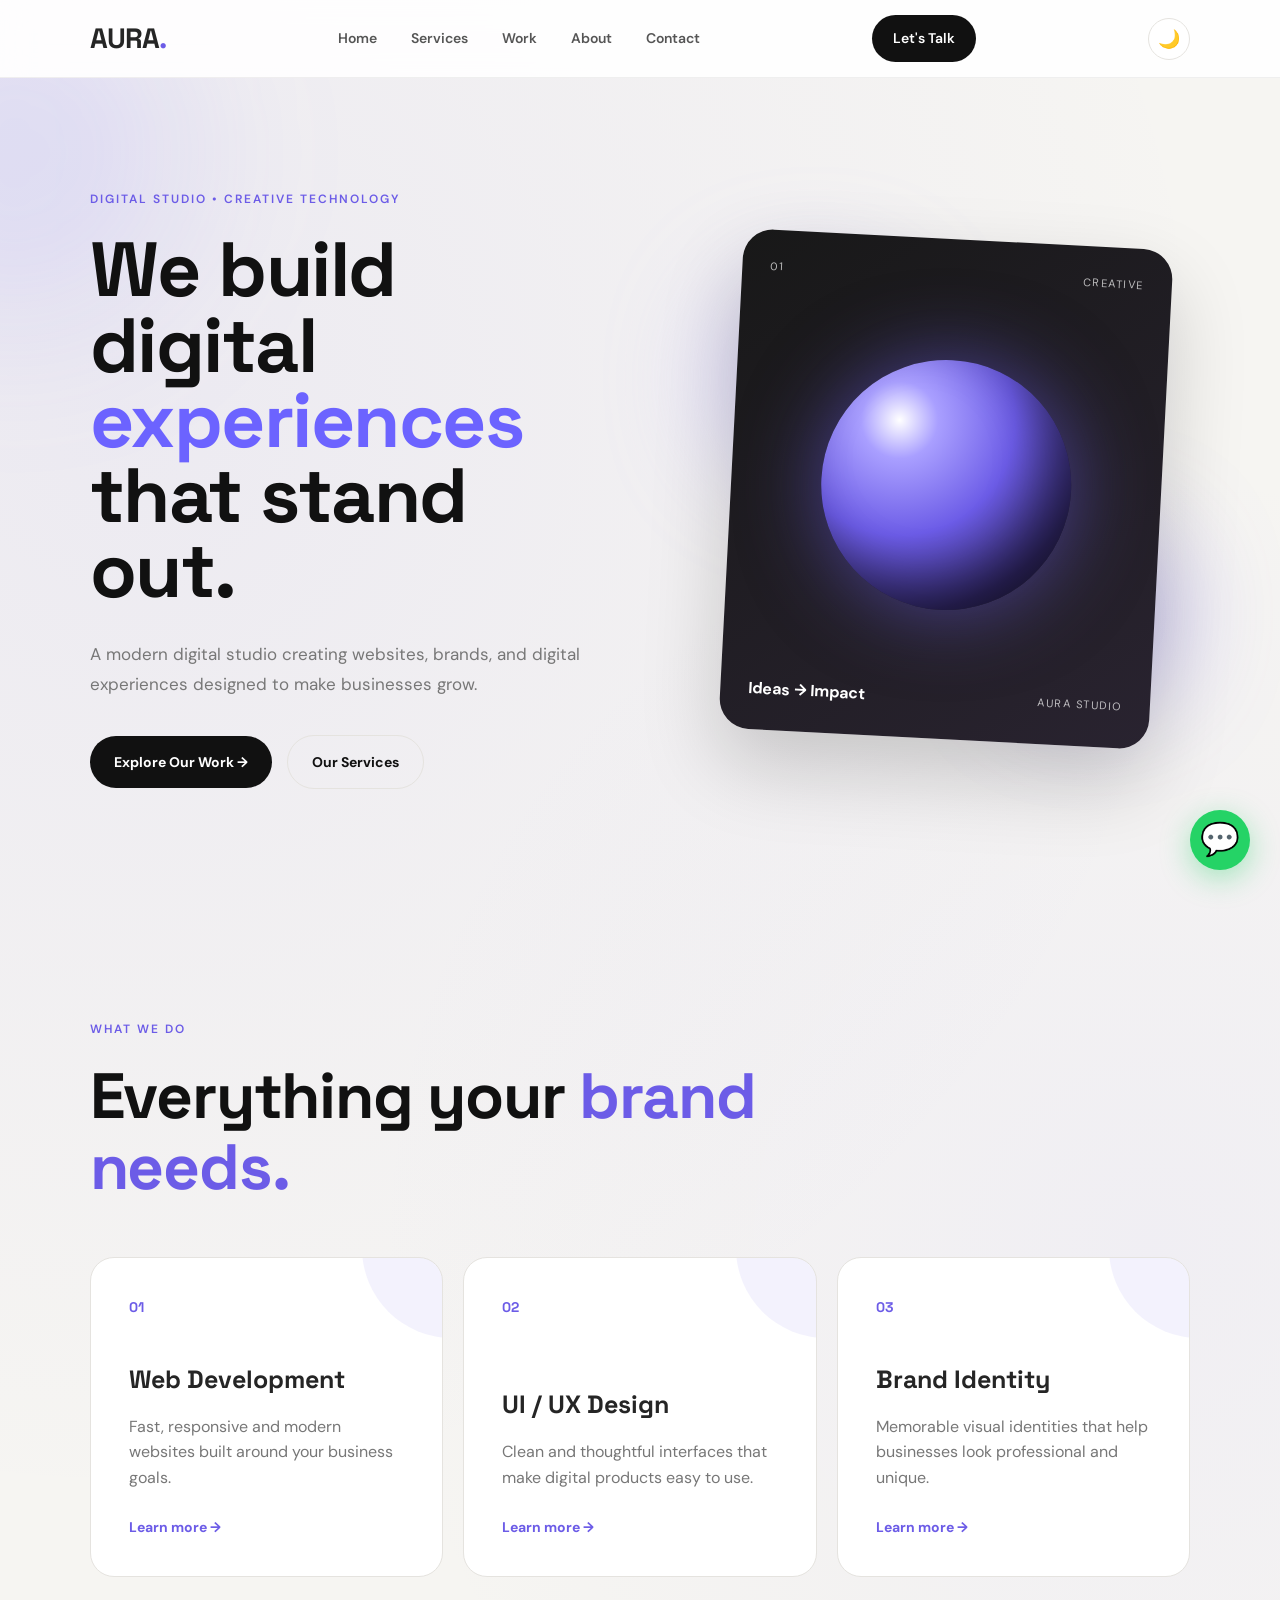
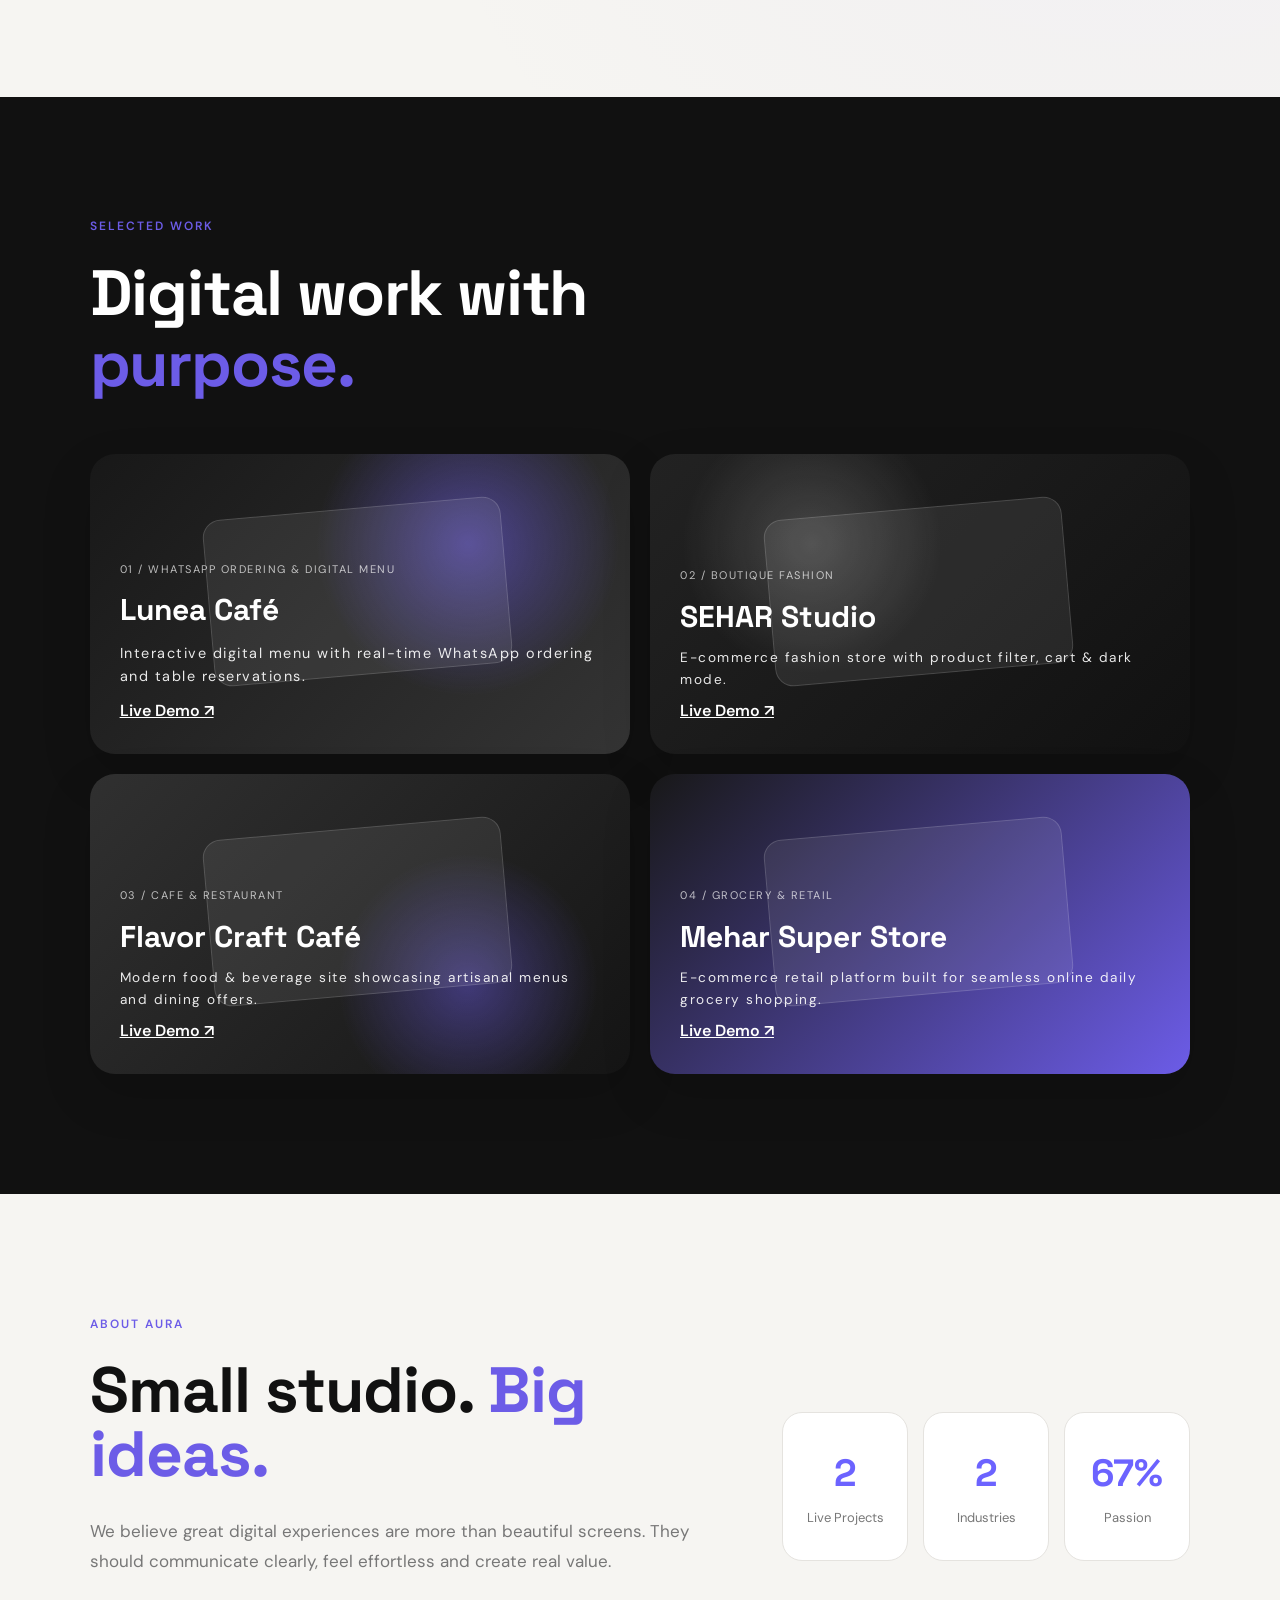
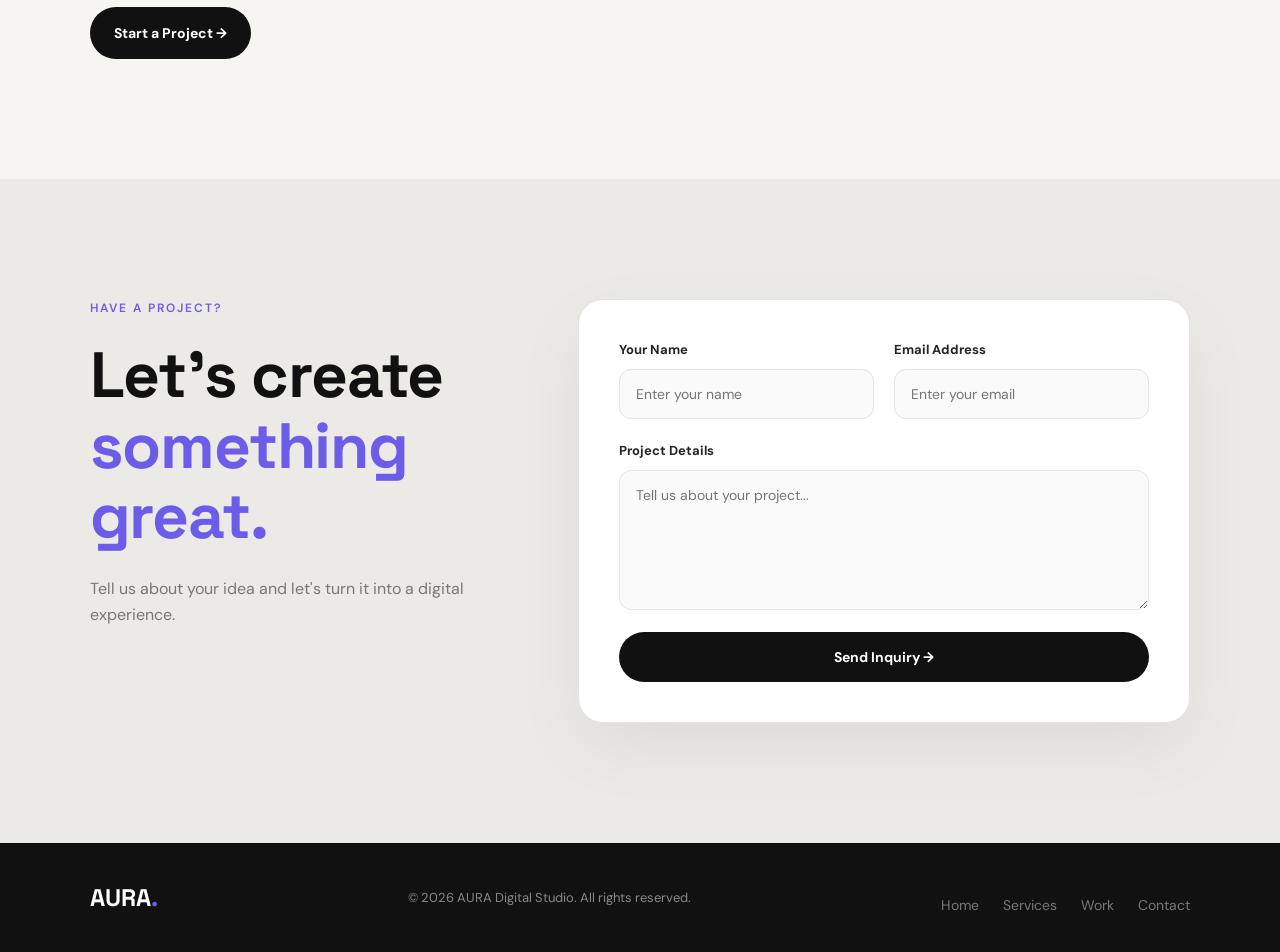
==== commit 8a463dc2: "Update index.html" ====
--- a/index.html
+++ b/index.html
@@ -12,9 +12,9 @@
 <link href="https://fonts.googleapis.com/css2?family=DM+Sans:wght@400;500;600;700&family=Space+Grotesk:wght@500;600;700&display=swap" rel="stylesheet">
     <meta name="description" content="AURA Digital Studio creates modern websites, UI/UX designs and professional brand identities.">
 
-<meta name="keywords" content="web development, UI UX design, brand identity, digital studio">
-
 <meta property="og:title" content="AURA | Digital Studio">
+<meta property="og:type" content="website">
+<link rel="icon" href="data:image/svg+xml,<svg xmlns=%22http://www.w3.org/2000/svg%22 viewBox=%220 0 100 100%22><text y=%22.9em%22 font-size=%2290%22>✨</text></svg>">
 <meta property="og:description" content="AURA Digital Studio creates modern websites, UI/UX designs and professional brand identities.">
     <link rel="stylesheet" href="style.css">
    
@@ -135,4 +135,322 @@
                         built around your business goals.
                     </p>
 
-                    <a href="#" onclick="openServiceModal('web'); return false;">Learn more
+                    <a href="#" onclick="openServiceModal('web'); return false;">Learn more →</a>
+
+                </article>
+
+
+                <article class="service-card">
+
+                    <div class="service-number">02</div>
+
+                    <h3>UI / UX Design</h3>
+
+                    <p>
+                        Clean and thoughtful interfaces that
+                        make digital products easy to use.
+                    </p>
+
+                    <a href="#" onclick="openServiceModal('uiux'); return false;">Learn more →</a>
+
+                </article>
+
+
+                <article class="service-card">
+
+                    <div class="service-number">03</div>
+
+                    <h3>Brand Identity</h3>
+
+                    <p>
+                        Memorable visual identities that help
+                        businesses look professional and unique.
+                    </p>
+
+                    <a href="#" onclick="openServiceModal('brand'); return false;">Learn more →</a>
+
+                </article>
+
+            </div>
+
+        </section>
+
+
+       <section class="work" id="work">
+
+            <div class="section-heading">
+                <p class="eyebrow">SELECTED WORK</p>
+                <h2>
+                    Digital work with
+                    <span>purpose.</span>
+                </h2>
+            </div>
+
+            <div class="work-grid">
+
+                <!-- Project 1: Lunea Café -->
+                <div class="work-card work-large">
+                    <div class="work-overlay">
+                        <p>01 / WHATSAPP ORDERING & DIGITAL MENU</p>
+                        <h3>Lunea Café</h3>
+                        <p style="font-size: 0.9rem; margin: 8px 0; opacity: 0.9;">Interactive digital menu with real-time WhatsApp ordering and table reservations.</p>
+                        <div style="margin-top: 10px;">
+                            <a href="https://lunea-cafe.netlify.app/" target="_blank" style="color: #fff; text-decoration: underline; font-weight: 600;">Live Demo ↗</a>
+                        </div>
+                    </div>
+                </div>
+
+                <!-- Project 2: SEHAR Studio -->
+                <div class="work-card work-small">
+                    <div class="work-overlay">
+                        <p>02 / BOUTIQUE FASHION</p>
+                        <h3>SEHAR Studio</h3>
+                        <p style="font-size: 0.85rem; margin: 6px 0; opacity: 0.9;">E-commerce fashion store with product filter, cart & dark mode.</p>
+                        <div style="margin-top: 8px;">
+                            <a href="https://sehar-studio-fashion-2026.netlify.app/" target="_blank" style="color: #fff; text-decoration: underline; font-weight: 600;">Live Demo ↗</a>
+                        </div>
+                    </div>
+                </div>
+
+                <!-- Project 3: Flavor Craft Café -->
+                <div class="work-card work-small">
+                    <div class="work-overlay">
+                        <p>03 / CAFE & RESTAURANT</p>
+                        <h3>Flavor Craft Café</h3>
+                        <p style="font-size: 0.85rem; margin: 6px 0; opacity: 0.9;">Modern food & beverage site showcasing artisanal menus and dining offers.</p>
+                        <div style="margin-top: 8px;">
+                            <a href="https://flavor-craft-cafe.netlify.app/" target="_blank" style="color: #fff; text-decoration: underline; font-weight: 600;">Live Demo ↗</a>
+                        </div>
+                    </div>
+                </div>
+
+                <!-- Project 4: Mehar Super Store -->
+                <div class="work-card work-small">
+                    <div class="work-overlay">
+                        <p>04 / GROCERY & RETAIL</p>
+                        <h3>Mehar Super Store</h3>
+                        <p style="font-size: 0.85rem; margin: 6px 0; opacity: 0.9;">E-commerce retail platform built for seamless online daily grocery shopping.</p>
+                        <div style="margin-top: 8px;">
+                            <a href="https://mehar-super-store.netlify.app/" target="_blank" style="color: #fff; text-decoration: underline; font-weight: 600;">Live Demo ↗</a>
+                        </div>
+                    </div>
+                </div>
+
+            </div>
+
+        </section>
+        <section class="about" id="about">
+
+            <div class="about-content">
+
+                <p class="eyebrow">ABOUT AURA</p>
+
+                <h2>
+                    Small studio.
+                    <span>Big ideas.</span>
+                </h2>
+
+                <p>
+                    We believe great digital experiences are more
+                    than beautiful screens. They should communicate
+                    clearly, feel effortless and create real value.
+                </p>
+
+                <a href="#contact" class="primary-button">
+                    Start a Project →
+                </a>
+
+            </div>
+
+            <div class="stats">
+
+                <div class="stat">
+                    <strong id="projectsCount">4</strong>
+                    <span>Live Projects</span>
+                </div>
+
+                <div class="stat">
+                    <strong id="brandsCount">4</strong>
+                    <span>Industries</span>
+                </div>
+
+                <div class="stat">
+                    <strong id="passionCount">100%</strong>
+                    <span>Passion</span>
+                </div>
+
+            </div>
+
+        </section>
+
+
+        <section class="contact" id="contact">
+
+            <div class="contact-heading">
+
+                <p class="eyebrow">HAVE A PROJECT?</p>
+
+                <h2>
+                    Let's create
+                    <span>something great.</span>
+                </h2>
+
+                <p>
+                    Tell us about your idea and let's turn it
+                    into a digital experience.
+                </p>
+
+            </div>
+
+            <form class="contact-form" id="contactForm" action="https://formspree.io/f/xgaennbn" method="POST">
+
+                <div class="input-row">
+
+                    <div class="input-group">
+
+                        <label for="name">
+                            Your Name
+                        </label>
+
+                        <input 
+    type="text" 
+    id="name" 
+    name="name"
+    placeholder="Enter your name"
+    required
+>
+
+                    </div>
+
+
+                    <div class="input-group">
+
+                        <label for="email">
+                            Email Address
+                        </label>
+
+                        <input 
+    type="email" 
+    id="email" 
+    name="email"
+    placeholder="Enter your email"
+    required
+>
+
+                    </div>
+
+                </div>
+
+
+                <div class="input-group">
+
+                    <label for="message">
+                        Project Details
+                    </label>
+
+                    <textarea 
+    id="message" 
+    name="message"
+    rows="6" 
+    placeholder="Tell us about your project..."
+    required
+></textarea>
+                </div>
+
+
+                <button type="submit" class="submit-button">
+                    Send Inquiry →
+                </button>
+
+            </form>
+
+        </section>
+
+    </main>
+    <footer>
+
+        <div class="footer-logo">
+            AURA<span>.</span>
+        </div>
+
+        <p>
+            © 2026 AURA Digital Studio. All rights reserved.
+        </p>
+        <nav class="footer-links">
+    <a href="#home">Home</a>
+    <a href="#services">Services</a>
+    <a href="#work">Work</a>
+    <a href="#contact">Contact</a>
+</nav>
+
+    </footer>
+
+
+    
+    <!-- SERVICE DETAILS MODAL -->
+
+<div class="service-modal" id="serviceModal">
+
+    <div class="service-modal-box">
+
+        <button class="modal-close" onclick="closeServiceModal()" aria-label="Close service details">×</button>
+
+        <p class="eyebrow" id="modalNumber">01 / SERVICE</p>
+
+        <h2 id="modalTitle">Web Development</h2>
+
+        <p id="modalDescription">
+            We create fast, responsive and modern websites
+            designed around your business goals.
+        </p>
+
+        <ul id="modalFeatures">
+            <li>Responsive Website Design</li>
+            <li>E-Commerce Development</li>
+            <li>Performance Optimization</li>
+            <li>SEO-ready Structure</li>
+        </ul>
+
+        <a href="#contact" class="primary-button" onclick="closeServiceModal()">
+            Start a Project →
+        </a>
+
+    </div>
+    
+
+</div>
+<div class="success-popup" id="successPopup">
+    <div class="success-box">
+        <button class="success-close" onclick="closeSuccessPopup()">×</button>
+
+        <div class="success-icon">✓</div>
+
+        <h3>Message Sent!</h3>
+
+        <p>
+            Thank you for contacting AURA.
+            We'll get back to you soon.
+        </p>
+
+        <button class="success-button" onclick="closeSuccessPopup()">
+            Done
+        </button>
+    </div>
+</div>
+<!-- WhatsApp Floating Button -->
+<a href="https://wa.me/923474372450?text=Hi%20AURA%20Studio%20-%20I%20have%20a%20project%20idea!"
+   class="whatsapp-float"
+   target="_blank"
+   aria-label="Contact on WhatsApp">
+    💬
+</a>
+<!-- BACK TO TOP -->
+<button class="back-to-top" id="backToTop" aria-label="Back to top">
+    ↑
+</button>
+<script src="script.js"></script>
+
+
+</body>
+
+</html>
--- a/style.css
+++ b/style.css
@@ -399,7 +399,7 @@
 
 .work-grid {
     display: grid;
-    grid-template-columns: 1.4fr 1fr;
+    grid-template-columns: repeat(2, 1fr);
     gap: 20px;
 }
 
@@ -422,8 +422,7 @@
 }
 
 .work-large {
-    grid-row: span 2;
-    min-height: 620px;
+    min-height: 300px;
 }
 
 .work-card:nth-child(2) {
@@ -443,6 +442,14 @@
             #444
         );
 }
+.work-card:nth-child(4) {
+    background:
+        linear-gradient(
+            135deg,
+            #181818,
+            #6c5ce7
+        );
+}
 
 .work-card:hover {
     transform: scale(1.015);
@@ -661,7 +668,7 @@
     }
 
     .work-large {
-        min-height: 450px;
+        min-height: 300px;
     }
 
     .about,
